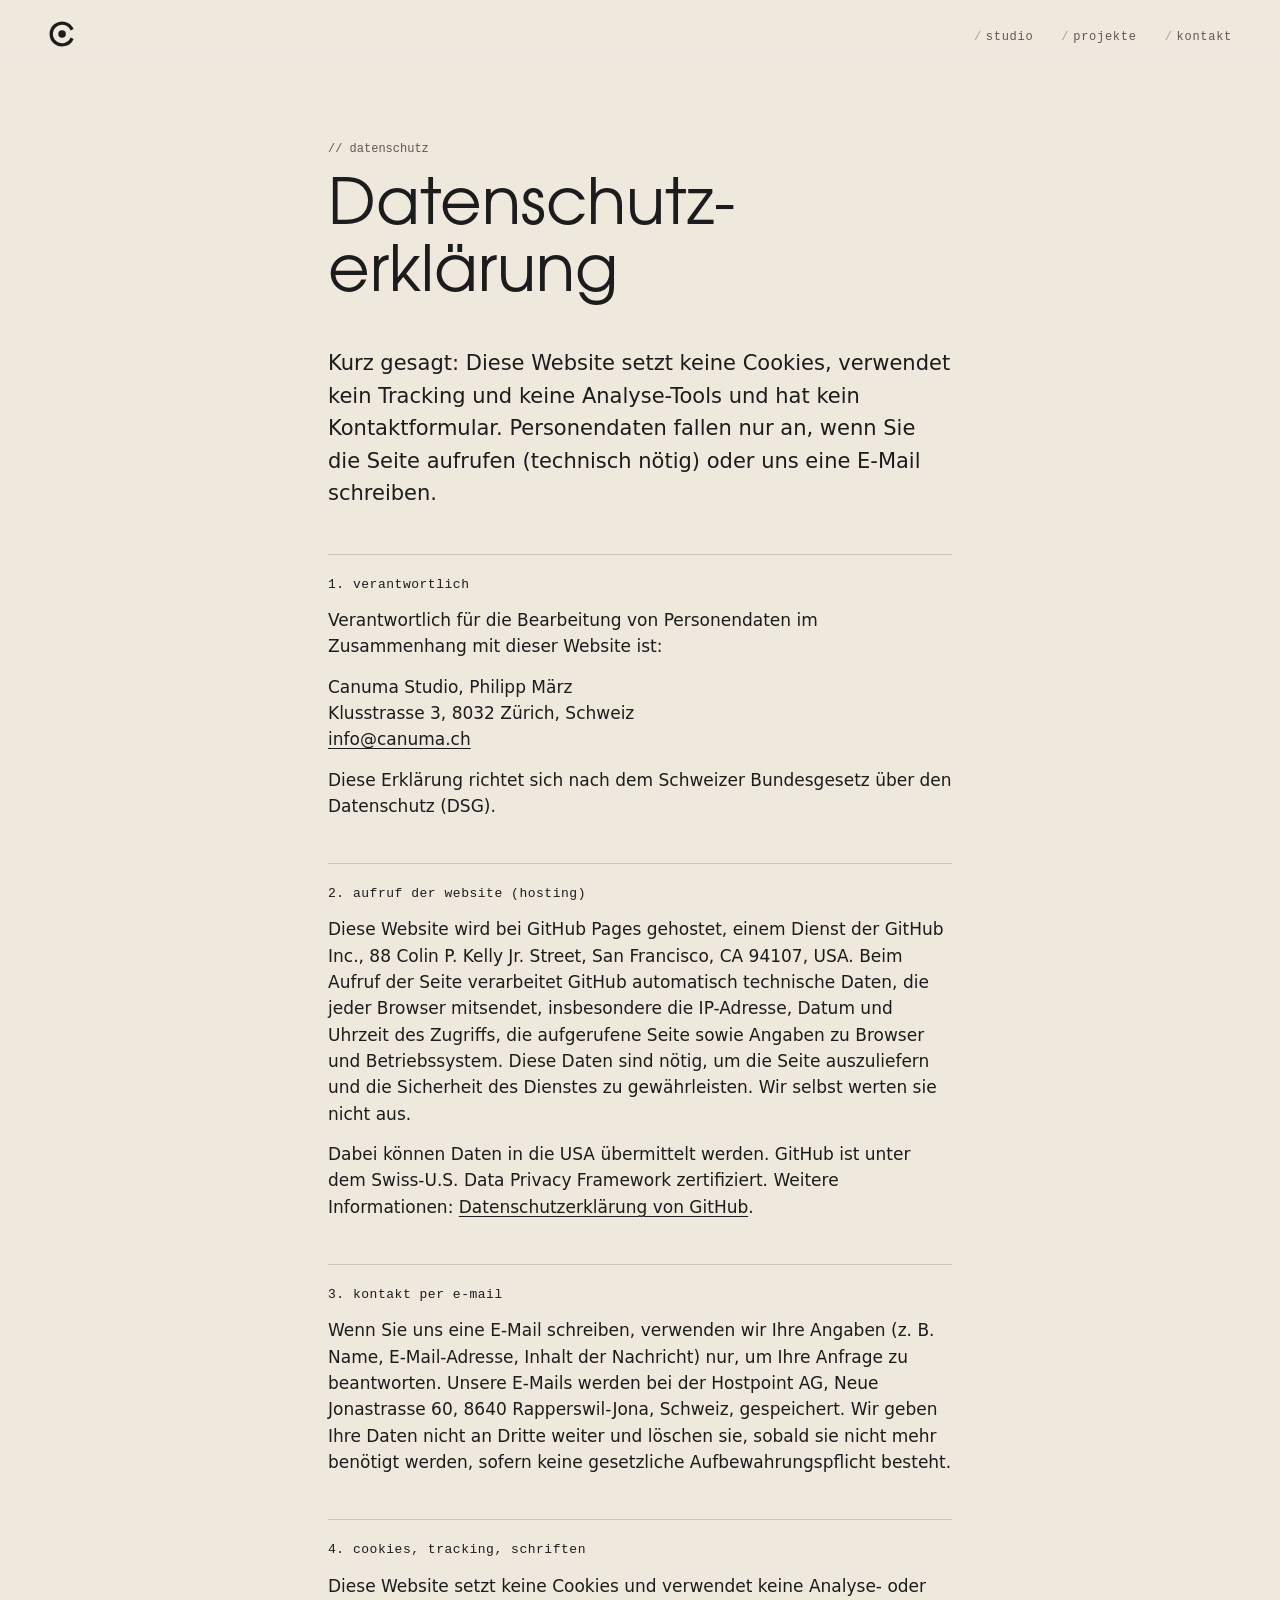
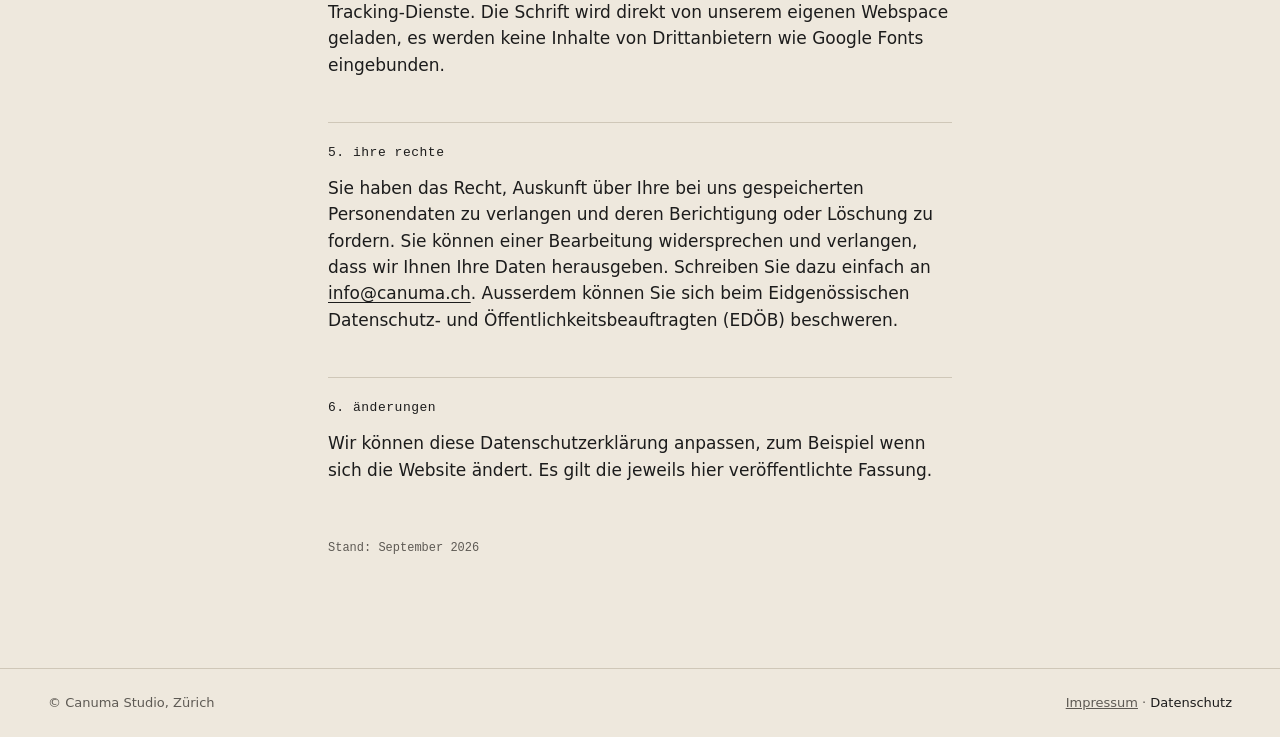
==== datenschutz.html @ decea2cc "Impressum und Datenschutz, Footer-Links verknüpft" ====
<!DOCTYPE html>
<html lang="de-CH">
<head>
<meta charset="UTF-8">
<meta name="viewport" content="width=device-width, initial-scale=1.0">
<title>Datenschutz – Canuma Studio</title>
<meta name="robots" content="noindex">
<link rel="icon" href="images/favicon.svg" type="image/svg+xml">
<link rel="stylesheet" href="styles.css">
</head>
<body class="legal-page">
  <header>
    <a href="index.html" aria-label="Canuma Studio – Startseite"><svg class="mini" viewBox="230 50 190 190" aria-hidden="true"><path d="M393.44 173.81 A73.74 73.74 0 1 1 393.44 116.19" fill="none" stroke="currentColor" stroke-width="22.525"/><circle cx="325.56" cy="145" r="25.5" fill="currentColor"/></svg></a>
    <nav><a href="index.html#studio">studio</a><a href="index.html#projekte">projekte</a><a href="index.html#kontakt">kontakt</a></nav>
  </header>

  <main class="legal">
    <p class="label">// datenschutz</p>
    <h1>Datenschutz&shy;erklärung</h1>
    <p class="lead">Kurz gesagt: Diese Website setzt keine Cookies, verwendet kein Tracking und keine Analyse-Tools und hat kein Kontaktformular. Personendaten fallen nur an, wenn Sie die Seite aufrufen (technisch nötig) oder uns eine E-Mail schreiben.</p>

    <h2>1. Verantwortlich</h2>
    <p>Verantwortlich für die Bearbeitung von Personendaten im Zusammenhang mit dieser Website ist:</p>
    <p>Canuma Studio, Philipp März<br>
    Klusstrasse 3, 8032 Zürich, Schweiz<br>
    <a href="mailto:info@canuma.ch">info@canuma.ch</a></p>
    <p>Diese Erklärung richtet sich nach dem Schweizer Bundesgesetz über den Datenschutz (DSG).</p>

    <h2>2. Aufruf der Website (Hosting)</h2>
    <p>Diese Website wird bei GitHub Pages gehostet, einem Dienst der GitHub Inc., 88 Colin P. Kelly Jr. Street, San Francisco, CA 94107, USA. Beim Aufruf der Seite verarbeitet GitHub automatisch technische Daten, die jeder Browser mitsendet, insbesondere die IP-Adresse, Datum und Uhrzeit des Zugriffs, die aufgerufene Seite sowie Angaben zu Browser und Betriebssystem. Diese Daten sind nötig, um die Seite auszuliefern und die Sicherheit des Dienstes zu gewährleisten. Wir selbst werten sie nicht aus.</p>
    <p>Dabei können Daten in die USA übermittelt werden. GitHub ist unter dem Swiss-U.S. Data Privacy Framework zertifiziert. Weitere Informationen: <a href="https://docs.github.com/de/site-policy/privacy-policies/github-general-privacy-statement" rel="noopener">Datenschutzerklärung von GitHub</a>.</p>

    <h2>3. Kontakt per E-Mail</h2>
    <p>Wenn Sie uns eine E-Mail schreiben, verwenden wir Ihre Angaben (z. B. Name, E-Mail-Adresse, Inhalt der Nachricht) nur, um Ihre Anfrage zu beantworten. Unsere E-Mails werden bei der Hostpoint AG, Neue Jonastrasse 60, 8640 Rapperswil-Jona, Schweiz, gespeichert. Wir geben Ihre Daten nicht an Dritte weiter und löschen sie, sobald sie nicht mehr benötigt werden, sofern keine gesetzliche Aufbewahrungspflicht besteht.</p>

    <h2>4. Cookies, Tracking, Schriften</h2>
    <p>Diese Website setzt keine Cookies und verwendet keine Analyse- oder Tracking-Dienste. Die Schrift wird direkt von unserem eigenen Webspace geladen, es werden keine Inhalte von Drittanbietern wie Google Fonts eingebunden.</p>

    <h2>5. Ihre Rechte</h2>
    <p>Sie haben das Recht, Auskunft über Ihre bei uns gespeicherten Personendaten zu verlangen und deren Berichtigung oder Löschung zu fordern. Sie können einer Bearbeitung widersprechen und verlangen, dass wir Ihnen Ihre Daten herausgeben. Schreiben Sie dazu einfach an <a href="mailto:info@canuma.ch">info@canuma.ch</a>. Ausserdem können Sie sich beim Eidgenössischen Datenschutz- und Öffentlichkeitsbeauftragten (EDÖB) beschweren.</p>

    <h2>6. Änderungen</h2>
    <p>Wir können diese Datenschutzerklärung anpassen, zum Beispiel wenn sich die Website ändert. Es gilt die jeweils hier veröffentlichte Fassung.</p>

    <p class="updated">Stand: September 2026</p>
  </main>

  <footer><span>© Canuma Studio, Zürich</span><span><a href="impressum.html">Impressum</a> · <a href="datenschutz.html" aria-current="page">Datenschutz</a></span></footer>
</body>
</html>
---- styles.css ----
/* Canuma Studio – Styles */
@font-face { font-family: "Adventor"; src: url("fonts/texgyreadventor-regular.woff2") format("woff2"); font-display: swap; }
:root {
  --beige: #eee8dd;        /* Grundfläche überall */
  --beige-2: #e4ddd0;      /* leicht abgesetzte Fläche */
  --ink: #1c1c1c;          /* Anthrazit: Logo, Text, Linien, Karten */
  --muted: #5e5a54;        /* Nebentext auf Beige */
  --line: #cfc7b8;
  --display: "Adventor", "Century Gothic", sans-serif;
  --sans: system-ui, -apple-system, "Segoe UI", Roboto, Helvetica, Arial, sans-serif;
  --mono: ui-monospace, "SF Mono", Menlo, monospace;
}
* { box-sizing: border-box; }
html { background: var(--beige); }
body { margin: 0; background: var(--beige); color: var(--ink); font-family: var(--sans); font-size: 17px; line-height: 1.55; -webkit-font-smoothing: antialiased; }
a { color: inherit; }

header { position: fixed; inset: 0 0 auto 0; display: flex; justify-content: space-between; align-items: center; padding: 20px clamp(16px, 4vw, 48px); z-index: 10; background: linear-gradient(var(--beige) 55%, rgba(238,232,221,0)); }
header .mini { width: 28px; height: 28px; color: var(--ink); }
nav { display: flex; gap: 28px; font-family: var(--mono); font-size: 12px; letter-spacing: .06em; }
nav a { text-decoration: none; color: var(--muted); transition: color .2s; }
nav a:hover { color: var(--ink); }
nav a::before { content: "/"; opacity: .5; margin-right: 4px; }

/* Bühne: bleibt stehen, während man scrollt – die Kamera fliegt durch den Ring */
.stage { height: 330vh; position: relative; }
.sticky { position: sticky; top: 0; height: 100svh; overflow: hidden; }
canvas { position: absolute; inset: 0; width: 100%; height: 100%; display: block; }
.sticky svg.logo { display: none; }

.hud { position: absolute; left: clamp(16px, 4vw, 48px); right: clamp(16px, 4vw, 48px); bottom: 28px; display: grid; grid-template-columns: 1fr auto 1fr; align-items: end; gap: 16px; font-family: var(--mono); font-size: 12px; color: var(--muted); pointer-events: none; }
.hud .right { text-align: right; }
.type::after { content: "▍"; animation: blink 1s steps(1) infinite; margin-left: 2px; }
@keyframes blink { 50% { opacity: 0; } }
.scale { position: relative; display: flex; gap: 6px; align-items: end; height: 18px; }
.scale i { width: 1px; height: 6px; background: currentColor; opacity: .7; }
.scale i:nth-child(5n+1) { height: 14px; }
.scale b { position: absolute; bottom: 0; width: 2px; height: 18px; background: var(--ink); }

.inside { position: absolute; inset: 0; display: grid; place-items: center; text-align: center; padding: 16px; pointer-events: none; }
.inside .label { font-family: var(--mono); font-size: 12px; color: var(--muted); margin: 0 0 20px; }
.inside h2 { font-family: var(--display); font-weight: 400; font-size: clamp(34px, 6vw, 76px); line-height: 1.05; margin: 0 auto; max-width: 14ch; }
.inside p { color: var(--muted); max-width: 46ch; margin: 24px auto 0; font-size: clamp(16px, 1.8vw, 20px); }
/* Die Überschrift wird aus Scherben gebaut (script.js) und erst am Ende als echter Text eingeblendet */
.inside h2 { opacity: 0; }
.inside .label, .inside p { opacity: var(--a, 0); transform: translateY(calc((1 - var(--a, 0)) * 24px)); filter: blur(calc((1 - var(--a, 0)) * 8px)); }

section.block { max-width: 1100px; margin: 0 auto; padding: clamp(64px, 12vw, 140px) clamp(16px, 4vw, 48px); }
#kontakt { border-top: 1px solid var(--line); }
.label { font-family: var(--mono); font-size: 12px; color: var(--muted); margin: 0 0 24px; }

/* ---------- Projekte: Filmstreifen ---------- */
.reel { position: relative; }                       /* Höhe setzt script.js */
.reel-sticky { position: sticky; top: 0; height: 100svh; overflow: hidden; display: flex; flex-direction: column; justify-content: center; gap: 28px; }
.reel-head { display: flex; justify-content: space-between; align-items: baseline; padding: 0 clamp(16px, 4vw, 48px); }
.reel-head .label { margin: 0; }
.count { font-family: var(--mono); font-size: 12px; color: var(--muted); }
.track { display: flex; gap: 20px; padding: 0 clamp(16px, 4vw, 48px); width: max-content; will-change: transform; }
.intro { flex: 0 0 min(460px, 78vw); display: flex; align-items: flex-end; padding-bottom: 8px; }
.intro h2 { font-family: var(--display); font-weight: 400; font-size: clamp(40px, 6vw, 80px); line-height: 1.02; margin: 0; }
.card { flex: 0 0 min(520px, 80vw); height: min(64svh, 540px); background: var(--ink); color: var(--beige); border-radius: 20px; padding: 28px; position: relative; overflow: hidden; display: flex; flex-direction: column; justify-content: space-between; }
.card::before { content: ""; position: absolute; inset: 0; background: radial-gradient(360px circle at var(--mx, -200px) var(--my, -200px), rgba(238,232,221,.12), transparent 60%); pointer-events: none; }
.card .nr { font-family: var(--mono); font-size: 12px; color: #a39d92; }
.card h3 { font-family: var(--display); font-weight: 400; font-size: clamp(30px, 3.4vw, 44px); margin: 0 0 8px; }

/* ChefKlick-Karte: kleine, lebendige App-Vorschau */
.demo { background: #262626; border: 1px solid #3a3a3a; border-radius: 14px; padding: 14px 16px; margin: 20px 0; font-size: 13px; flex: 1; min-height: 0; overflow: hidden; }
.demo-head { display: flex; justify-content: space-between; font-family: var(--mono); font-size: 11px; color: #a39d92; padding-bottom: 10px; border-bottom: 1px solid #3a3a3a; }
.demo-list { list-style: none; margin: 0; padding: 0; }
.demo-list li { display: grid; grid-template-columns: 44px 1fr auto 22px; gap: 10px; align-items: center; padding: 10px 0; border-bottom: 1px solid #333; animation: slidein .5s cubic-bezier(.2,.8,.2,1); }
.demo-list .tm { font-family: var(--mono); font-size: 11px; color: #8a847a; }
.demo-list .val { white-space: nowrap; font-family: var(--mono); color: var(--beige); font-variant-numeric: tabular-nums; }
.demo-list .ok { width: 20px; height: 20px; border-radius: 50%; border: 1.5px solid #5e5a54; display: grid; place-items: center; transition: background .3s, border-color .3s; }
.demo-list .ok svg { width: 11px; height: 11px; stroke: var(--ink); stroke-width: 3; fill: none; stroke-dasharray: 20; stroke-dashoffset: 20; transition: stroke-dashoffset .4s .1s; }
.demo-list li.done .ok { background: var(--beige); border-color: var(--beige); }
.demo-list li.done .ok svg { stroke-dashoffset: 0; }
@keyframes slidein { from { opacity: 0; transform: translateY(-12px); } }

.card p { margin: 0; color: #c9c2b6; font-size: 15px; }
.mail { font-family: var(--display); font-size: clamp(30px, 7vw, 88px); text-decoration: none; display: inline-block; transition: transform .5s cubic-bezier(.2,.8,.2,1); }
.clock { font-variant-numeric: tabular-nums; }
footer { color: var(--muted); font-size: 13px; padding: 24px clamp(16px, 4vw, 48px); display: flex; justify-content: space-between; border-top: 1px solid var(--line); }

@media (max-width: 640px) {
  nav { gap: 14px; font-size: 11px; }
  .hud { grid-template-columns: 1fr auto; }
  .hud .type { display: none; }
  .demo-list li { grid-template-columns: 1fr auto 20px; gap: 8px; }
  .demo-list .tm { display: none; }
}

/* ---------- Unterseiten: Impressum, Datenschutz ---------- */
.legal { max-width: 720px; margin: 0 auto; padding: 140px clamp(16px, 4vw, 48px) 96px; }
.legal h1 { font-family: var(--display); font-weight: 400; font-size: clamp(38px, 6vw, 64px); line-height: 1.05; margin: 0 0 40px; hyphens: manual; }
.legal h2 { font-family: var(--mono); font-weight: 400; font-size: 13px; letter-spacing: .04em; text-transform: lowercase; color: var(--ink); margin: 44px 0 12px; padding-top: 20px; border-top: 1px solid var(--line); }
.legal p { margin: 0 0 14px; max-width: 62ch; }
.legal .lead { font-size: clamp(18px, 2vw, 21px); color: var(--ink); }
.legal a { text-underline-offset: 3px; text-decoration-thickness: 1px; overflow-wrap: anywhere; }
.legal .updated { font-family: var(--mono); font-size: 12px; color: var(--muted); margin-top: 56px; }
footer a[aria-current="page"] { text-decoration: none; color: var(--ink); }
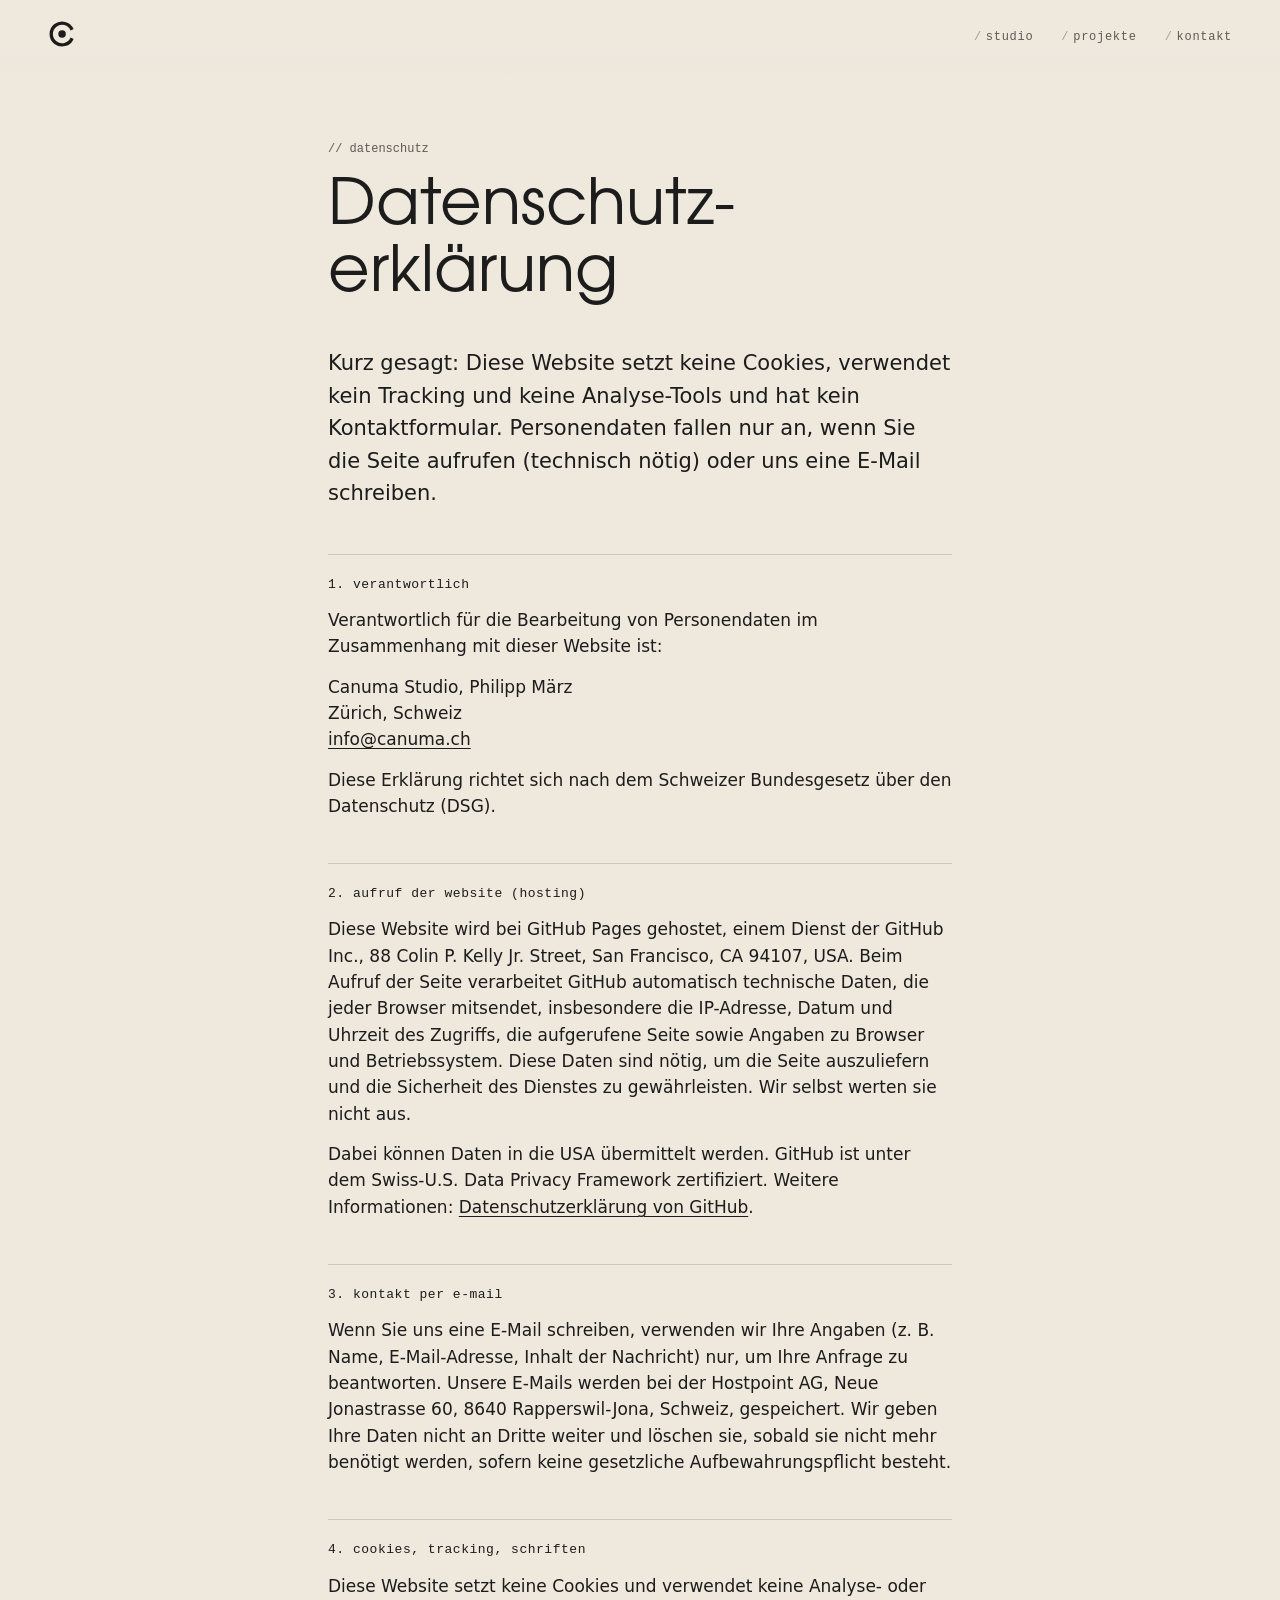
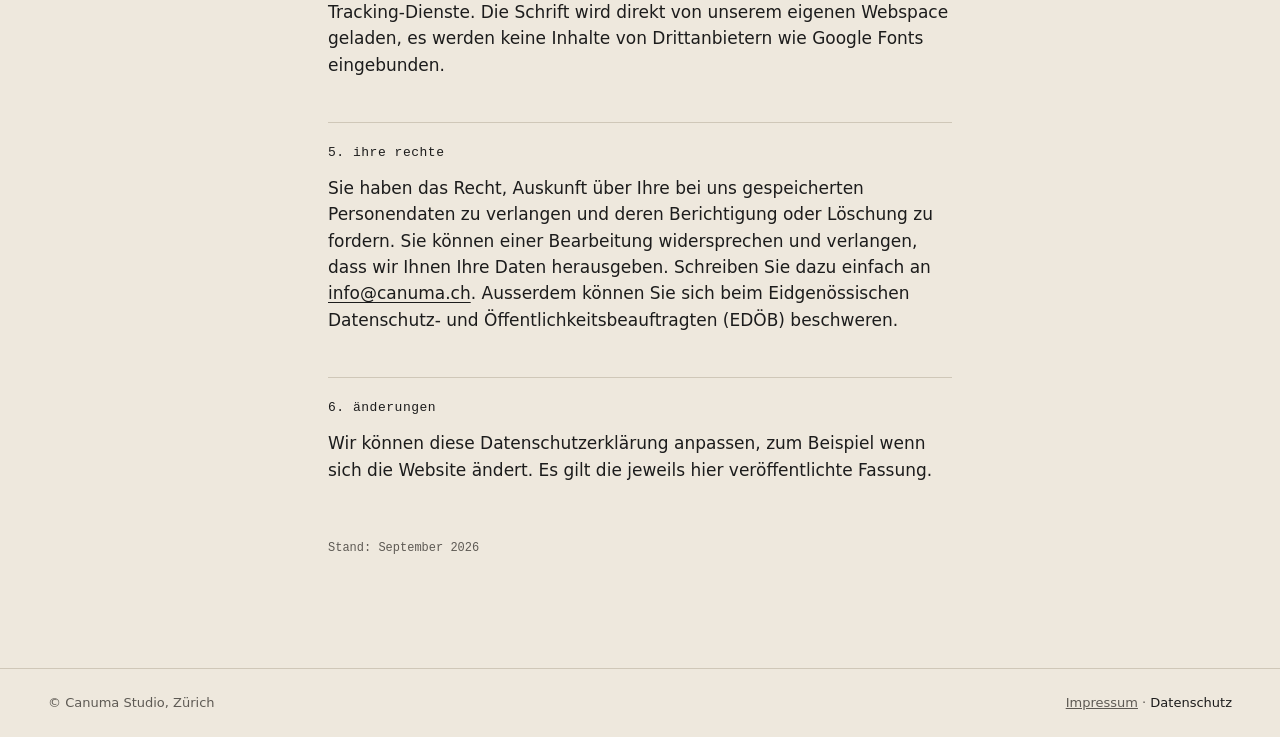
==== commit dc0a1d0c: "Impressum und Datenschutz, ohne Privatadresse" ====
--- a/datenschutz.html
+++ b/datenschutz.html
@@ -22,7 +22,7 @@
     <h2>1. Verantwortlich</h2>
     <p>Verantwortlich für die Bearbeitung von Personendaten im Zusammenhang mit dieser Website ist:</p>
     <p>Canuma Studio, Philipp März<br>
-    Klusstrasse 3, 8032 Zürich, Schweiz<br>
+    Zürich, Schweiz<br>
     <a href="mailto:info@canuma.ch">info@canuma.ch</a></p>
     <p>Diese Erklärung richtet sich nach dem Schweizer Bundesgesetz über den Datenschutz (DSG).</p>
 
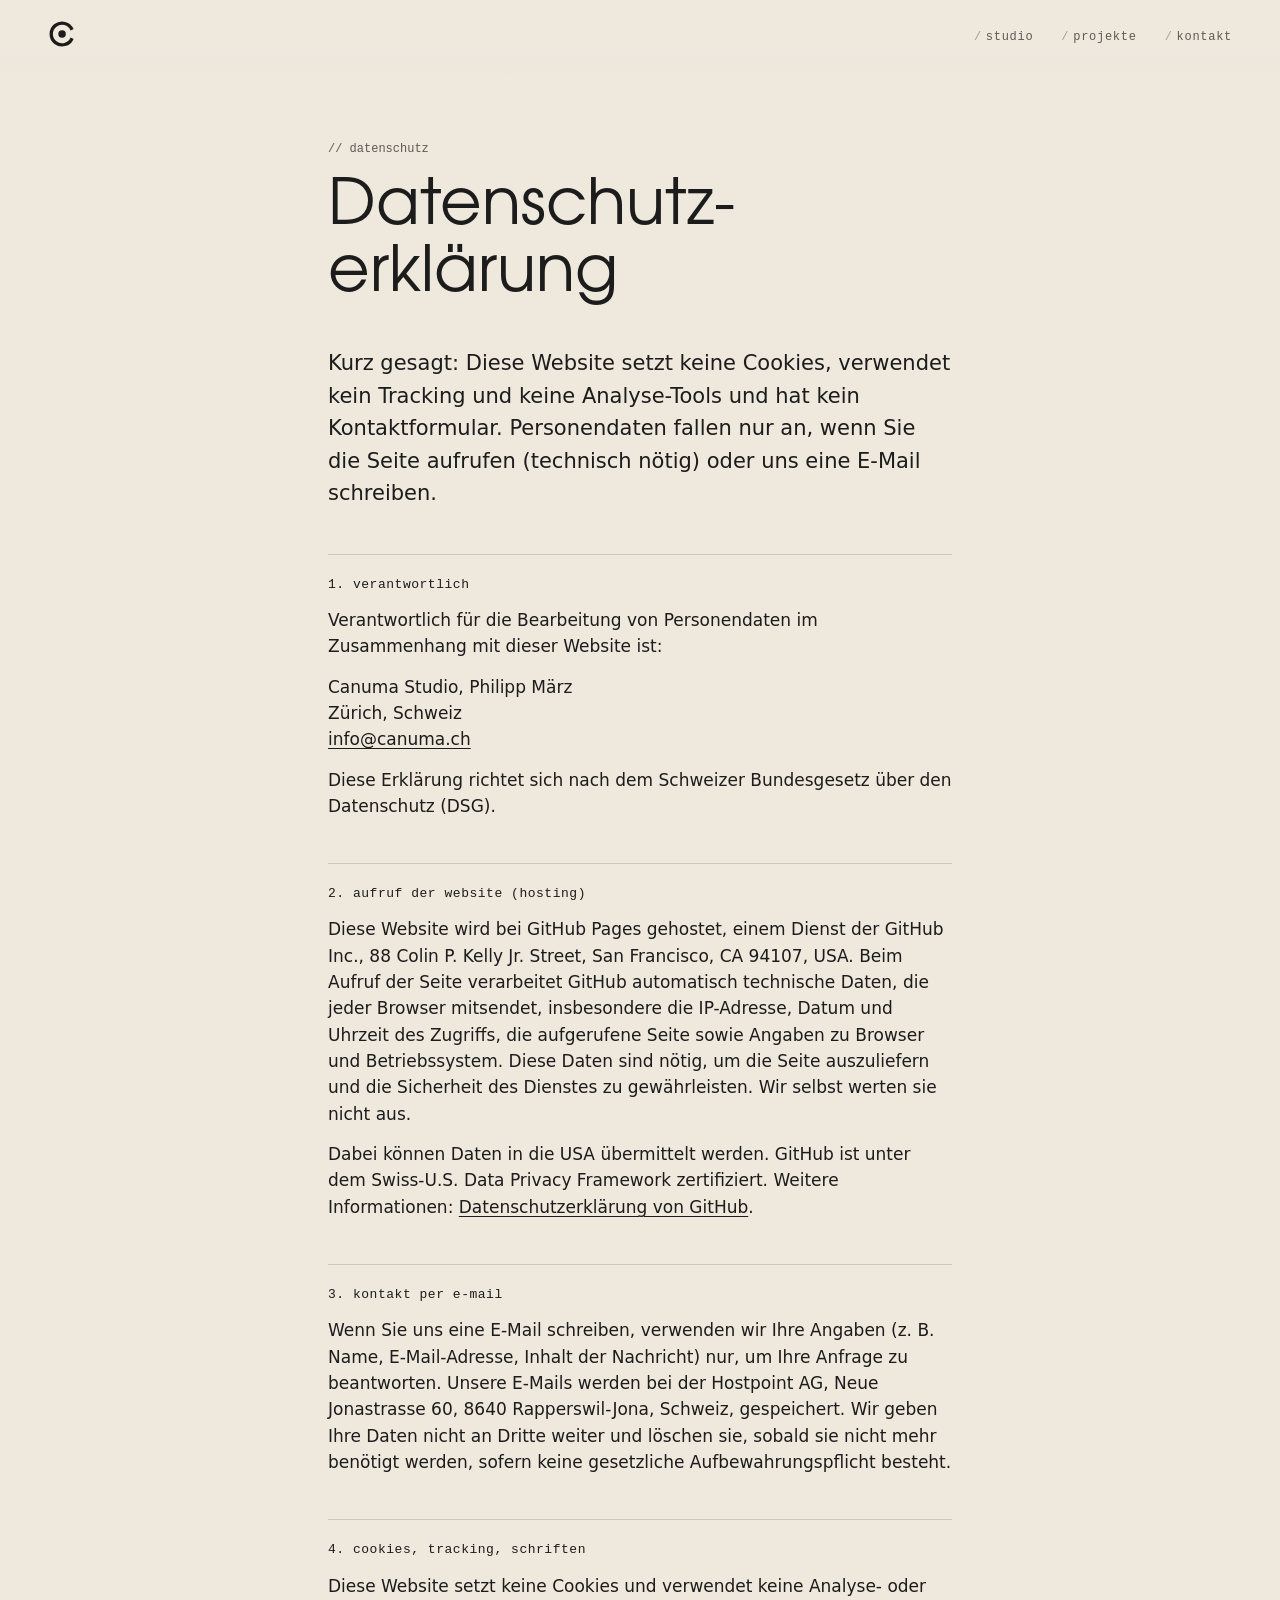
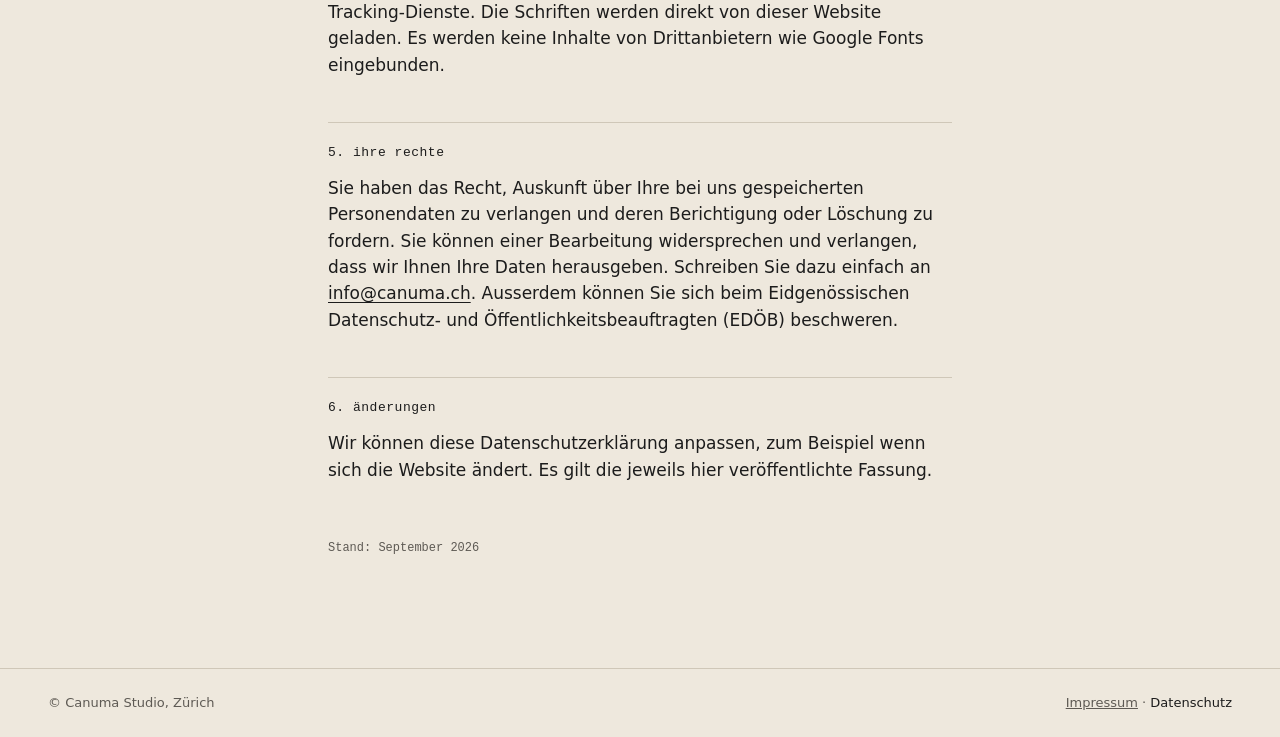
==== commit d353f8db: "Gesamtprüfung, Schriften im Impressum, CNAME für canuma.ch" ====
--- a/datenschutz.html
+++ b/datenschutz.html
@@ -34,7 +34,7 @@
     <p>Wenn Sie uns eine E-Mail schreiben, verwenden wir Ihre Angaben (z. B. Name, E-Mail-Adresse, Inhalt der Nachricht) nur, um Ihre Anfrage zu beantworten. Unsere E-Mails werden bei der Hostpoint AG, Neue Jonastrasse 60, 8640 Rapperswil-Jona, Schweiz, gespeichert. Wir geben Ihre Daten nicht an Dritte weiter und löschen sie, sobald sie nicht mehr benötigt werden, sofern keine gesetzliche Aufbewahrungspflicht besteht.</p>
 
     <h2>4. Cookies, Tracking, Schriften</h2>
-    <p>Diese Website setzt keine Cookies und verwendet keine Analyse- oder Tracking-Dienste. Die Schrift wird direkt von unserem eigenen Webspace geladen, es werden keine Inhalte von Drittanbietern wie Google Fonts eingebunden.</p>
+    <p>Diese Website setzt keine Cookies und verwendet keine Analyse- oder Tracking-Dienste. Die Schriften werden direkt von dieser Website geladen. Es werden keine Inhalte von Drittanbietern wie Google Fonts eingebunden.</p>
 
     <h2>5. Ihre Rechte</h2>
     <p>Sie haben das Recht, Auskunft über Ihre bei uns gespeicherten Personendaten zu verlangen und deren Berichtigung oder Löschung zu fordern. Sie können einer Bearbeitung widersprechen und verlangen, dass wir Ihnen Ihre Daten herausgeben. Schreiben Sie dazu einfach an <a href="mailto:info@canuma.ch">info@canuma.ch</a>. Ausserdem können Sie sich beim Eidgenössischen Datenschutz- und Öffentlichkeitsbeauftragten (EDÖB) beschweren.</p>
--- a/styles.css
+++ b/styles.css
@@ -49,34 +49,6 @@
 #kontakt { border-top: 1px solid var(--line); }
 .label { font-family: var(--mono); font-size: 12px; color: var(--muted); margin: 0 0 24px; }
 
-/* ---------- Projekte: Filmstreifen ---------- */
-.reel { position: relative; }                       /* Höhe setzt script.js */
-.reel-sticky { position: sticky; top: 0; height: 100svh; overflow: hidden; display: flex; flex-direction: column; justify-content: center; gap: 28px; }
-.reel-head { display: flex; justify-content: space-between; align-items: baseline; padding: 0 clamp(16px, 4vw, 48px); }
-.reel-head .label { margin: 0; }
-.count { font-family: var(--mono); font-size: 12px; color: var(--muted); }
-.track { display: flex; gap: 20px; padding: 0 clamp(16px, 4vw, 48px); width: max-content; will-change: transform; }
-.intro { flex: 0 0 min(460px, 78vw); display: flex; align-items: flex-end; padding-bottom: 8px; }
-.intro h2 { font-family: var(--display); font-weight: 400; font-size: clamp(40px, 6vw, 80px); line-height: 1.02; margin: 0; }
-.card { flex: 0 0 min(520px, 80vw); height: min(64svh, 540px); background: var(--ink); color: var(--beige); border-radius: 20px; padding: 28px; position: relative; overflow: hidden; display: flex; flex-direction: column; justify-content: space-between; }
-.card::before { content: ""; position: absolute; inset: 0; background: radial-gradient(360px circle at var(--mx, -200px) var(--my, -200px), rgba(238,232,221,.12), transparent 60%); pointer-events: none; }
-.card .nr { font-family: var(--mono); font-size: 12px; color: #a39d92; }
-.card h3 { font-family: var(--display); font-weight: 400; font-size: clamp(30px, 3.4vw, 44px); margin: 0 0 8px; }
-
-/* ChefKlick-Karte: kleine, lebendige App-Vorschau */
-.demo { background: #262626; border: 1px solid #3a3a3a; border-radius: 14px; padding: 14px 16px; margin: 20px 0; font-size: 13px; flex: 1; min-height: 0; overflow: hidden; }
-.demo-head { display: flex; justify-content: space-between; font-family: var(--mono); font-size: 11px; color: #a39d92; padding-bottom: 10px; border-bottom: 1px solid #3a3a3a; }
-.demo-list { list-style: none; margin: 0; padding: 0; }
-.demo-list li { display: grid; grid-template-columns: 44px 1fr auto 22px; gap: 10px; align-items: center; padding: 10px 0; border-bottom: 1px solid #333; animation: slidein .5s cubic-bezier(.2,.8,.2,1); }
-.demo-list .tm { font-family: var(--mono); font-size: 11px; color: #8a847a; }
-.demo-list .val { white-space: nowrap; font-family: var(--mono); color: var(--beige); font-variant-numeric: tabular-nums; }
-.demo-list .ok { width: 20px; height: 20px; border-radius: 50%; border: 1.5px solid #5e5a54; display: grid; place-items: center; transition: background .3s, border-color .3s; }
-.demo-list .ok svg { width: 11px; height: 11px; stroke: var(--ink); stroke-width: 3; fill: none; stroke-dasharray: 20; stroke-dashoffset: 20; transition: stroke-dashoffset .4s .1s; }
-.demo-list li.done .ok { background: var(--beige); border-color: var(--beige); }
-.demo-list li.done .ok svg { stroke-dashoffset: 0; }
-@keyframes slidein { from { opacity: 0; transform: translateY(-12px); } }
-
-.card p { margin: 0; color: #c9c2b6; font-size: 15px; }
 .mail { font-family: var(--display); font-size: clamp(30px, 7vw, 88px); text-decoration: none; display: inline-block; transition: transform .5s cubic-bezier(.2,.8,.2,1); }
 .clock { font-variant-numeric: tabular-nums; }
 footer { color: var(--muted); font-size: 13px; padding: 24px clamp(16px, 4vw, 48px); display: flex; justify-content: space-between; border-top: 1px solid var(--line); }
@@ -85,8 +57,174 @@
   nav { gap: 14px; font-size: 11px; }
   .hud { grid-template-columns: 1fr auto; }
   .hud .type { display: none; }
-  .demo-list li { grid-template-columns: 1fr auto 20px; gap: 8px; }
-  .demo-list .tm { display: none; }
+}
+
+/* ---------- Projekte: Reiter ---------- */
+@font-face { font-family: "Montserrat"; src: url("fonts/montserrat-bold.woff2") format("woff2"); font-weight: 700; font-display: swap; }
+.work { max-width: 1240px; margin: 0 auto; padding: clamp(72px, 10vw, 120px) clamp(16px, 4vw, 48px) clamp(64px, 10vw, 120px); }
+.work-head { margin-bottom: clamp(32px, 5vw, 56px); }
+.work-head h2 { font-family: var(--display); font-weight: 400; font-size: clamp(40px, 6vw, 80px); line-height: 1.02; margin: 0; }
+.tabs { position: relative; display: flex; gap: clamp(22px, 4vw, 48px); border-bottom: 1px solid var(--line); margin-bottom: clamp(28px, 4vw, 48px); overflow-x: auto; scrollbar-width: none; }
+.tabs::-webkit-scrollbar { display: none; }
+.tabs button { appearance: none; background: none; border: 0; padding: 0 0 14px; font: 13px/1 var(--mono); letter-spacing: .04em; color: var(--muted); cursor: pointer; white-space: nowrap; transition: color .2s; }
+.tabs button span { opacity: .5; margin-right: 8px; }
+.tabs button[aria-selected="true"], .tabs button:hover { color: var(--ink); }
+.tabs button:focus-visible { outline: 2px solid var(--ink); outline-offset: 4px; border-radius: 2px; }
+.tab-ink { position: absolute; left: 0; bottom: 0; height: 2px; width: 0; background: var(--ink); transition: transform .45s cubic-bezier(.2,.8,.2,1), width .45s cubic-bezier(.2,.8,.2,1); }
+
+.panel { display: grid; grid-template-columns: minmax(0, 5fr) minmax(0, 7fr); gap: clamp(28px, 5vw, 72px); align-items: center; }
+.panel[hidden] { display: none; }
+.panel.in .panel-text > * { animation: rise .6s cubic-bezier(.2,.8,.2,1) both; }
+.panel.in .panel-text > :nth-child(2) { animation-delay: .04s; }
+.panel.in .panel-text > :nth-child(3) { animation-delay: .08s; }
+.panel.in .panel-text > :nth-child(n+4) { animation-delay: .12s; }
+.panel.in .visual { animation: rise .7s .06s cubic-bezier(.2,.8,.2,1) both; }
+@keyframes rise { from { opacity: 0; transform: translateY(18px); } }
+.panel-text .kicker { font-family: var(--mono); font-size: 12px; color: var(--muted); margin: 0 0 16px; }
+.panel-text h3 { font-family: var(--display); font-weight: 400; font-size: clamp(38px, 4.6vw, 62px); line-height: 1.02; margin: 0 0 18px; }
+.panel-text p { color: var(--muted); margin: 0 0 24px; max-width: 42ch; font-size: clamp(16px, 1.5vw, 18px); }
+.facts { list-style: none; margin: 0 0 32px; padding: 0; display: flex; flex-wrap: wrap; gap: 8px; }
+.facts li { font-family: var(--mono); font-size: 12px; border: 1px solid var(--line); border-radius: 999px; padding: 6px 12px; }
+.cta { display: inline-flex; align-items: center; gap: 10px; font-family: var(--mono); font-size: 13px; text-decoration: none; background: var(--ink); color: var(--beige); padding: 13px 20px; border-radius: 999px; transition: transform .3s cubic-bezier(.2,.8,.2,1); }
+.cta:hover { transform: translateY(-2px); }
+.cta.soon { background: none; color: var(--muted); border: 1px dashed #a39d92; cursor: default; transform: none; }
+.cta.soon em { font-style: normal; background: var(--beige-2); color: var(--ink); padding: 2px 8px; border-radius: 999px; }
+.visual { position: relative; background: var(--ink); border-radius: 20px; height: min(66svh, 560px); min-height: 440px; overflow: hidden; display: grid; place-items: center; }
+.visual::before { content: ""; position: absolute; inset: 0; background: radial-gradient(420px circle at var(--mx, -300px) var(--my, -300px), rgba(238,232,221,.1), transparent 60%); pointer-events: none; }
+
+/* ChefKlick: Handy im echten App-Design (hell), Beispieldaten */
+.phone { container-type: inline-size; height: min(560px, calc(100% - 44px)); aspect-ratio: 9 / 19.5; background: #0b0b0c; border-radius: 44px; padding: 9px; box-shadow: 0 0 0 1px #34343a, 0 40px 80px rgba(0,0,0,.45); }
+.ck { position: relative; height: 100%; border-radius: 36px; background: #F3F1EC; color: #1c1c1c; overflow: hidden; font-family: -apple-system, BlinkMacSystemFont, "SF Pro Text", var(--sans); font-size: calc((100cqw - 18px) / 30); line-height: 1.25; }
+.ck::before { content: ""; position: absolute; top: .9em; left: 50%; width: 8em; height: 2.3em; margin-left: -4em; background: #0b0b0c; border-radius: 99em; z-index: 3; }
+.ck svg { fill: none; stroke: currentColor; stroke-width: 1.8; stroke-linecap: round; stroke-linejoin: round; }
+.ck-status { position: absolute; inset: 0 0 auto; height: 4em; background: linear-gradient(#F3F1EC 70%, rgba(243,241,236,0)); padding: 0 2.3em 0 2.8em; display: flex; justify-content: space-between; align-items: center; z-index: 2; }
+.ck-time { font-weight: 600; font-size: 1.15em; font-variant-numeric: tabular-nums; }
+.ck-sys { display: flex; gap: .45em; align-items: center; }
+.ck-sys svg { height: .95em; width: auto; fill: currentColor; stroke: none; }
+.ck-sys svg:nth-child(2) { fill: none; stroke: currentColor; stroke-width: 1.6; }
+.ck-scroll { position: absolute; inset: 0 0 auto; padding: 6.8em 1.85em 10em; transform: translateY(calc(var(--y, 0) * -1px)); transition: transform 1.5s cubic-bezier(.65,0,.25,1); will-change: transform; }
+.ck-word { text-align: center; font-family: "Montserrat", var(--sans); font-weight: 700; font-size: 3.85em; letter-spacing: -.015em; line-height: 1; margin: 0 0 .32em; }
+.ck-word b { color: #163A7C; } .ck-word i { font-style: normal; color: #1c1c1c; }
+.ck-card { background: #fff; border: 1px solid #dcd8d0; border-radius: 1.6em; margin-bottom: 1.6em; }
+.ck-hello { display: flex; align-items: center; justify-content: space-between; padding: 3em 1.6em 2.9em; }
+.ck-hello strong { display: block; font-size: 1.8em; font-weight: 700; letter-spacing: -.01em; }
+.ck-hello span { display: block; font-size: 1.25em; font-weight: 600; margin-top: .45em; }
+.ck-hello svg { width: 1.75em; height: 1.75em; color: #163A7C; flex: none; }
+.ck-today { padding: 1.6em 1.55em 2em; }
+.ck h5 { margin: 0; font-size: 1.45em; font-weight: 700; color: #163A7C; letter-spacing: -.01em; }
+.ck-rings { display: block; width: 11.2em; height: 11.2em; margin: 1.3em auto 1.3em; transform: rotate(-90deg); }
+.ck-rings circle { fill: none; }
+.ck-rings .t1 { stroke: #e5e8e5; stroke-width: 9.5; } .ck-rings .t2 { stroke: #e2ecf6; stroke-width: 9; }
+.ck-rings .r1, .ck-rings .r2 { stroke-dasharray: 100; transition: stroke-dashoffset .25s linear; }
+.ck-rings .r1 { stroke: #2f5d4b; stroke-width: 9.5; stroke-dashoffset: var(--o1, 100); }
+.ck-rings .r2 { stroke: #1f6db3; stroke-width: 9; stroke-dashoffset: var(--o2, 100); }
+.ck-pill { display: flex; align-items: center; gap: .9em; height: 2.6em; padding: 0 1.05em; border-radius: 99em; border: 1.5px solid transparent; margin-top: .35em; }
+.ck-pill svg { width: 1.25em; height: 1.25em; flex: none; }
+.ck-pill span { flex: 1; font-size: 1.25em; line-height: 1; }
+.ck-pill em { font-style: normal; line-height: 1; color: #5a5a5a; font-variant-numeric: tabular-nums; }
+.p-check { background: #e6ebe8; border-color: #2f5d4b; } .p-check svg { color: #2f5d4b; }
+.p-temp { background: #e2ecf7; border-color: #1f6db3; } .p-temp svg { color: #1f6db3; }
+.p-ware svg { color: #8a8a8a; }
+.ck-month { padding: 1.6em 1.55em 1.7em; }
+.ck-mhead { display: flex; justify-content: space-between; align-items: baseline; }
+.ck-mhead span { color: #163A7C; font-size: 1.2em; }
+.ck-ticks { display: block; width: 15em; height: 15em; margin: 1.8em auto 1.5em; }
+.ck-ticks line { stroke-linecap: round; stroke-width: 3.6; transition: opacity .3s; }
+.ck-ticks .g { stroke: #2e7d46; } .ck-ticks .r { stroke: #b83a3a; } .ck-ticks .f { stroke: #e7e3dc; }
+.ck-ticks.hide line { opacity: 0; }
+.ck-legend { display: flex; justify-content: center; gap: .6em; }
+.ck-legend span { display: inline-flex; align-items: center; gap: .5em; border: 1px solid #dcd8d0; border-radius: 99em; padding: .55em 1em; color: #333; }
+.ck-legend b { font-weight: 400; font-variant-numeric: tabular-nums; }
+.ck-legend i { width: .6em; height: .6em; border-radius: 50%; }
+.ck-legend .g { background: #2e7d46; } .ck-legend .r { background: #b83a3a; }
+.ck-logout { margin-top: 2.7em; height: 3.9em; display: grid; place-items: center; background: #e8e5df; border: 1px solid #d6d2ca; border-radius: 1.3em; }
+.ck-logout span { font-weight: 700; color: #555; font-size: 1.25em; }
+.ck-tabs { position: absolute; left: 1.1em; right: 1.1em; bottom: 2.6em; height: 5.2em; padding: .35em; background: #fff; border-radius: 99em; box-shadow: 0 .4em 1.6em rgba(0,0,0,.13); display: grid; grid-template-columns: repeat(4, 1fr); z-index: 2; }
+.ck-tabs span { display: flex; flex-direction: column; align-items: center; justify-content: center; gap: .2em; color: #8a8a8a; font-size: .92em; border-radius: 99em; }
+.ck-tabs svg { width: 1.75em; height: 1.75em; stroke-width: 1.6; }
+.ck-tabs .on { background: #e1e8f4; color: #163A7C; font-weight: 700; }
+
+/* Webseiten: Browserfenster – Skizze, Gestaltung, Handy */
+.browser { width: min(86%, 560px); height: min(72%, 400px); background: var(--beige); border-radius: 12px; overflow: hidden; display: flex; flex-direction: column; transition: width .9s cubic-bezier(.7,0,.2,1); box-shadow: 0 30px 70px rgba(0,0,0,.35); }
+.browser.mobile { width: 190px; }
+.bar { flex: none; display: flex; align-items: center; gap: 5px; height: 28px; padding: 0 10px; background: var(--beige-2); }
+.bar i { width: 7px; height: 7px; border-radius: 50%; background: #c7bfb1; }
+.bar span { margin: 0 auto; font: 10px var(--mono); color: var(--muted); background: var(--beige); padding: 3px 12px; border-radius: 99px; transform: translateX(-12px); white-space: nowrap; }
+.site { flex: 1; padding: 14px 16px; display: flex; flex-direction: column; gap: 14px; container-type: inline-size; overflow: hidden; }
+.s-nav { display: flex; justify-content: space-between; align-items: center; gap: 8px; font-size: 11px; }
+.s-nav b { font-family: var(--display); font-weight: 400; font-size: 13px; }
+.s-nav span { color: var(--muted); font-size: 10px; }
+.s-hero { display: grid; grid-template-columns: 1.1fr 1fr; gap: 16px; flex: 1; min-height: 0; }
+.s-img { border-radius: 8px; min-height: 90px; }
+.s-copy { display: flex; flex-direction: column; justify-content: center; align-items: flex-start; gap: 8px; }
+.s-copy h4 { font-family: var(--display); font-weight: 400; font-size: 22px; line-height: 1.05; margin: 0; }
+.s-copy p { margin: 0; font-size: 11px; color: var(--muted); line-height: 1.4; }
+.s-btn { font: 10px var(--mono); background: var(--ink); color: var(--beige); padding: 6px 12px; border-radius: 99px; }
+.s-row { display: grid; grid-template-columns: repeat(3, 1fr); gap: 10px; height: 22%; min-height: 44px; }
+/* Skizzen-Zustand: Text als graue Balken, Flächen als gestrichelte Rahmen */
+.w, .wb { transition: color .5s var(--d, 0s), background .6s var(--d, 0s), outline-color .6s var(--d, 0s), border-radius .6s var(--d, 0s); }
+.browser:not(.styled) .w { color: transparent; background: #d8d0c2; border-radius: 3px; }
+.browser:not(.styled) .s-btn { background: #d8d0c2; }
+.wb { position: relative; border-radius: 8px; outline: 1.5px dashed #a39d92; outline-offset: -1.5px; background: transparent; }
+.wb::after { content: attr(data-l); position: absolute; inset: 0; display: grid; place-items: center; font: 9px var(--mono); color: #a39d92; transition: opacity .4s var(--d, 0s); }
+.browser.styled .wb { outline-color: transparent; }
+.browser.styled .wb::after { opacity: 0; }
+.browser.styled .s-img { background: linear-gradient(150deg, #d6a77a 0%, #9c5a35 55%, #4a2f22 100%); }
+.browser.styled .s-row .wb:nth-child(1) { background: linear-gradient(160deg, #c9b79a, #7d6b55); }
+.browser.styled .s-row .wb:nth-child(2) { background: linear-gradient(160deg, #a7a58f, #595a48); }
+.browser.styled .s-row .wb:nth-child(3) { background: linear-gradient(160deg, #d9c3a8, #a0714e); }
+@container (max-width: 300px) {
+  .s-nav span { display: none; }
+  .s-hero { grid-template-columns: 1fr; gap: 10px; }
+  .s-img { min-height: 70px; }
+  .s-copy h4 { font-size: 18px; }
+  .s-row { grid-template-columns: 1fr 1fr; }
+  .s-row .wb:nth-child(3) { display: none; }
+}
+.phase { position: absolute; left: 0; right: 0; bottom: 18px; display: flex; justify-content: center; gap: 22px; margin: 0; padding: 0; list-style: none; font: 11px var(--mono); color: #6d6960; }
+.phase li { transition: color .3s; }
+.phase li.on { color: var(--beige); }
+
+/* Fotografie: Kamera-Sucher mit freigestelltem Teller */
+#p-foto .visual { background: #0c0c0c; }
+.vf { position: absolute; inset: 22px; display: grid; place-items: center; }
+.plate { width: min(88%, calc(100% - 70px)); aspect-ratio: 1; max-height: calc(100% - 70px); animation: spin 140s linear infinite; }
+.plate img { width: 100%; height: 100%; display: block; object-fit: contain; filter: blur(14px) brightness(.75); transform: scale(1.05); transition: filter .55s cubic-bezier(.2,.8,.2,1), transform .9s cubic-bezier(.2,.8,.2,1); }
+.plate.sharp img { filter: none; transform: none; }
+@keyframes spin { to { transform: rotate(360deg); } }
+.vf-ui { position: absolute; inset: 0; font: 10.5px var(--mono); color: rgba(255,255,255,.85); pointer-events: none; }
+.vf-ui .c { position: absolute; width: 22px; height: 22px; border: 0 solid rgba(255,255,255,.85); }
+.c.tl { top: 0; left: 0; border-width: 1.5px 0 0 1.5px; } .c.tr { top: 0; right: 0; border-width: 1.5px 1.5px 0 0; }
+.c.bl { bottom: 0; left: 0; border-width: 0 0 1.5px 1.5px; } .c.br { bottom: 0; right: 0; border-width: 0 1.5px 1.5px 0; }
+.af { position: absolute; left: var(--ax, 50%); top: var(--ay, 50%); width: 64px; height: 48px; margin: -24px 0 0 -32px; border: 1.5px solid rgba(255,255,255,.9); transition: left .6s cubic-bezier(.2,.8,.2,1), top .6s cubic-bezier(.2,.8,.2,1), opacity .4s; }
+.af.hunt { animation: hunt .7s ease-out both; }
+.af.gone { opacity: 0; }
+@keyframes hunt { 0% { transform: scale(1.35); opacity: .4; } 60% { transform: scale(.95); } 80%, 100% { transform: scale(1); border-color: #7ddc8a; } }
+.vf-top { position: absolute; top: 4px; left: 34px; }
+.vf-exif { position: absolute; bottom: 4px; left: 34px; right: 34px; text-align: center; white-space: nowrap; overflow: hidden; }
+.vf-flash { position: absolute; inset: -22px; background: #fff; opacity: 0; pointer-events: none; }
+.vf-flash.go { animation: flash .35s ease-out; }
+@keyframes flash { 0% { opacity: 0; } 20% { opacity: .45; } 100% { opacity: 0; } }
+
+/* ChefKlick: nur das Handy, ohne dunkle Fläche */
+#p-app .visual { background: none; overflow: visible; }
+#p-app .visual::before { display: none; }
+#p-app .phone { box-shadow: 0 0 0 1px #2a2a2e, 0 30px 60px rgba(28,28,28,.28), 0 8px 20px rgba(28,28,28,.15); }
+
+@media (max-width: 860px) {
+  .panel { grid-template-columns: 1fr; }
+  .visual { height: 520px; min-height: 0; }
+}
+@media (max-width: 480px) {
+  .visual { height: 480px; }
+  .browser { width: 90%; }
+  .phase { gap: 14px; font-size: 10px; }
+  .vf { inset: 12px; }
+  .vf-flash { inset: -12px; }
+}
+@media (prefers-reduced-motion: reduce) {
+  .plate { animation: none; }
+  .panel.in .panel-text > *, .panel.in .visual { animation: none; }
 }
 
 /* ---------- Unterseiten: Impressum, Datenschutz ---------- */
